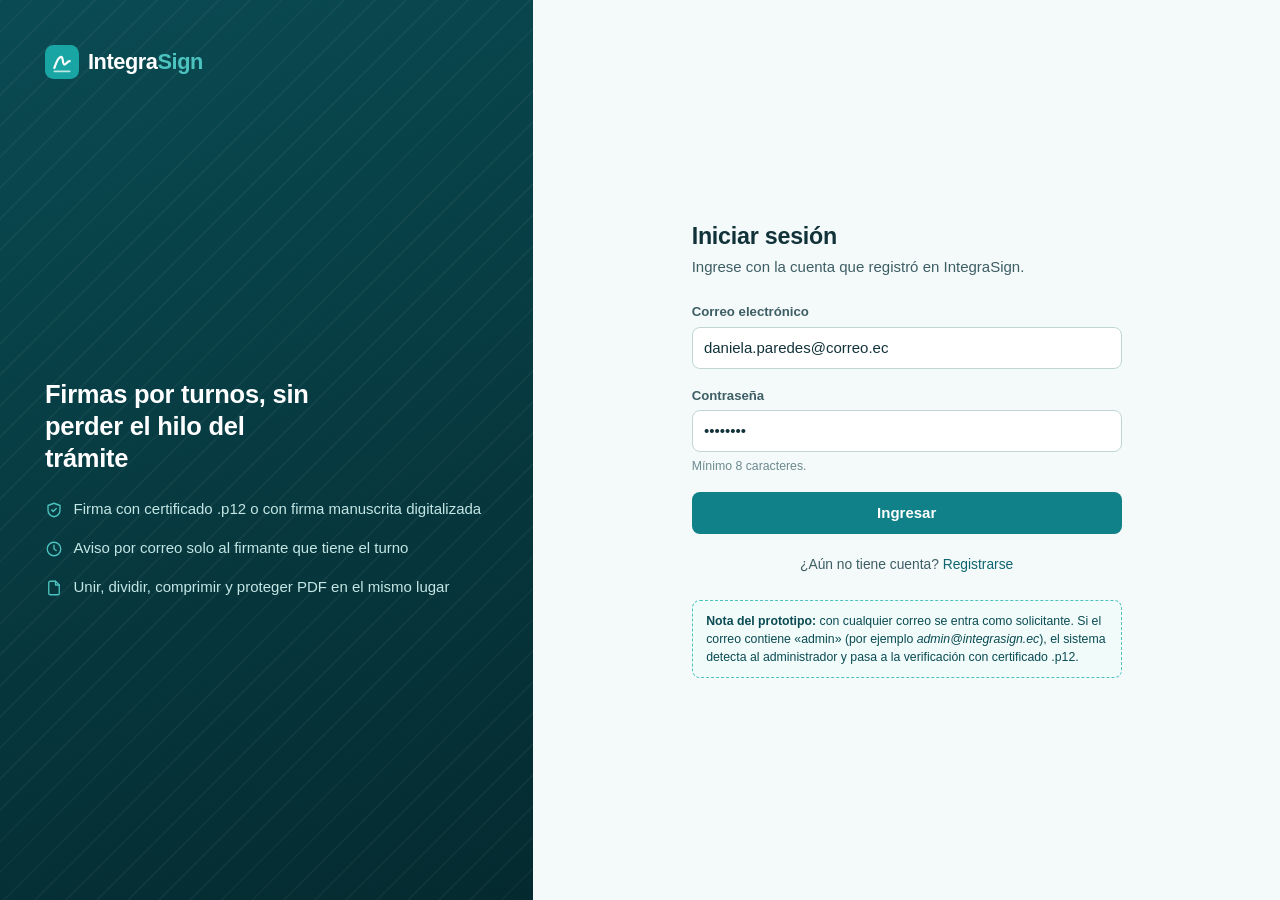
==== 01-inicio-sesion.html @ 8e22876c "Prototipo de interfaz de IntegraSign" ====
<!DOCTYPE html>
<html lang="es">
<head>
  <meta charset="utf-8">
  <meta name="viewport" content="width=device-width, initial-scale=1">
  <title>Iniciar sesión · IntegraSign</title>
  <link rel="stylesheet" href="css/estilos.css">
</head>
<body>
<div class="auth">
  <aside class="auth-side">
    <div class="brand" id="marca"></div>
    <div>
      <h2>Firmas por turnos, sin perder el hilo del trámite</h2>
      <ul>
        <li><svg class="ico" viewBox="0 0 24 24"><path d="M12 3l8 3v6c0 5-3.5 8-8 9-4.5-1-8-4-8-9V6z"/><path d="M9 12l2 2 4-4"/></svg>Firma con certificado .p12 o con firma manuscrita digitalizada</li>
        <li><svg class="ico" viewBox="0 0 24 24"><circle cx="12" cy="12" r="9"/><path d="M12 7v5l3 2"/></svg>Aviso por correo solo al firmante que tiene el turno</li>
        <li><svg class="ico" viewBox="0 0 24 24"><path d="M14 3H7a2 2 0 0 0-2 2v14a2 2 0 0 0 2 2h10a2 2 0 0 0 2-2V8z"/><path d="M14 3v5h5"/></svg>Unir, dividir, comprimir y proteger PDF en el mismo lugar</li>
      </ul>
    </div>
    <div class="foot"></div>
  </aside>

  <main class="auth-main">
    <div class="auth-card">
      <h1>Iniciar sesión</h1>
      <p class="lead">Ingrese con la cuenta que registró en IntegraSign.</p>

      <form id="form-login" autocomplete="off">
        <div class="field">
          <label for="correo">Correo electrónico</label>
          <input class="input" id="correo" type="email" placeholder="nombre@correo.ec" value="daniela.paredes@correo.ec" required>
        </div>
        <div class="field">
          <label for="clave">Contraseña</label>
          <input class="input" id="clave" type="password" value="********" required>
          <div class="hint">Mínimo 8 caracteres.</div>
        </div>
        <button class="btn btn-primary btn-block" type="submit">Ingresar</button>
      </form>

      <div class="auth-links">¿Aún no tiene cuenta? <a href="03-registro.html">Registrarse</a></div>

      <div class="nota-proto">
        <strong>Nota del prototipo:</strong> con cualquier correo se entra como solicitante.
        Si el correo contiene «admin» (por ejemplo <em>admin@integrasign.ec</em>), el sistema detecta al administrador y pasa a la verificación con certificado .p12.
      </div>
    </div>
  </main>
</div>

<script src="js/app.js"></script>
<script>
  document.getElementById('marca').outerHTML = MARCA;
  document.getElementById('form-login').addEventListener('submit', function (e) {
    e.preventDefault();
    const correo = document.getElementById('correo').value.toLowerCase();
    location.href = correo.indexOf('admin') !== -1 ? '02-verificacion-administrador.html' : '05-mis-tramites.html';
  });
</script>
</body>
</html>
---- css/estilos.css ----
/* IntegraSign · prototipo de interfaz
   Hoja de estilos común a todas las pantallas */

:root {
  --c-950: #042a2f;
  --c-900: #06363c;
  --c-800: #0a4b53;
  --c-700: #0d6670;
  --c-600: #108089;
  --c-500: #19a5a3;
  --c-400: #4cc3bf;
  --c-300: #86d9d4;
  --c-200: #b9e8e4;
  --c-100: #dff4f2;
  --c-50:  #f1fbfa;

  --ink: #12323a;
  --ink-soft: #3d5e65;
  --muted: #6b8a90;
  --line: #d5e6e5;
  --paper: #ffffff;
  --bg: #f4f9f9;

  --ok: #23875a;
  --ok-bg: #e3f4ec;
  --warn: #a96a0e;
  --warn-bg: #fbf0dc;
  --bad: #ae3a33;
  --bad-bg: #f9e5e3;
  --info-bg: #e3f1f6;

  --radius: 8px;
  --font: "Segoe UI", "Helvetica Neue", Arial, system-ui, sans-serif;
}

* { box-sizing: border-box; }
html { font-size: 15px; }
body {
  margin: 0;
  font-family: var(--font);
  color: var(--ink);
  background: var(--bg);
  line-height: 1.5;
  -webkit-font-smoothing: antialiased;
}
h1, h2, h3, h4 { margin: 0; line-height: 1.25; font-weight: 600; letter-spacing: -0.01em; }
h1 { font-size: 1.55rem; }
h2 { font-size: 1.15rem; }
h3 { font-size: 1rem; }
p { margin: 0 0 .75rem; }
a { color: var(--c-700); text-decoration: none; }
a:hover { text-decoration: underline; }
svg { display: block; }
.ico { width: 18px; height: 18px; stroke: currentColor; fill: none; stroke-width: 1.8; stroke-linecap: round; stroke-linejoin: round; flex: none; }
.muted { color: var(--muted); }
.small { font-size: .85rem; }
.right { text-align: right; }
.row { display: flex; align-items: center; gap: .75rem; }
.row.between { justify-content: space-between; }
.row.wrap { flex-wrap: wrap; }
.stack > * + * { margin-top: 1rem; }
.hidden { display: none !important; }

/* ---------- marca ---------- */
.brand { display: flex; align-items: center; gap: .6rem; font-weight: 700; font-size: 1.2rem; letter-spacing: -.02em; }
.brand svg { width: 34px; height: 34px; }
.brand .sign { color: var(--c-400); }

/* ---------- botones ---------- */
.btn {
  display: inline-flex; align-items: center; justify-content: center; gap: .5rem;
  padding: .6rem 1.1rem; border-radius: var(--radius); border: 1px solid transparent;
  font: inherit; font-weight: 600; cursor: pointer; text-decoration: none !important;
  transition: background .15s, border-color .15s, color .15s;
}
.btn-primary { background: var(--c-600); color: #fff; }
.btn-primary:hover { background: var(--c-700); }
.btn-secondary { background: #fff; color: var(--c-700); border-color: var(--c-300); }
.btn-secondary:hover { background: var(--c-50); border-color: var(--c-500); }
.btn-ghost { background: transparent; color: var(--ink-soft); }
.btn-ghost:hover { background: var(--c-100); }
.btn-danger { background: #fff; color: var(--bad); border-color: #e3b5b1; }
.btn-danger:hover { background: var(--bad-bg); }
.btn-block { width: 100%; }
.btn-sm { padding: .35rem .7rem; font-size: .85rem; }
.btn[disabled] { opacity: .5; cursor: not-allowed; }

/* ---------- formularios ---------- */
.field { margin-bottom: 1.1rem; }
.field label { display: block; font-weight: 600; font-size: .88rem; margin-bottom: .3rem; color: var(--ink-soft); }
.input, select.input, textarea.input {
  width: 100%; padding: .6rem .75rem; font: inherit; color: var(--ink);
  background: #fff; border: 1px solid #bfd6d5; border-radius: var(--radius);
}
.input:focus { outline: 2px solid var(--c-300); border-color: var(--c-500); }
textarea.input { resize: vertical; min-height: 90px; }
.hint { font-size: .82rem; color: var(--muted); margin-top: .3rem; }
.check { display: flex; align-items: flex-start; gap: .55rem; font-size: .92rem; }
.check input { margin-top: .25rem; accent-color: var(--c-600); }
.grid-2 { display: grid; grid-template-columns: 1fr 1fr; gap: 1rem; }

/* ---------- pantallas de acceso ---------- */
.auth { min-height: 100vh; display: grid; grid-template-columns: minmax(340px, 5fr) 7fr; }
.auth-side {
  background:
    repeating-linear-gradient(135deg, rgba(255,255,255,.035) 0 2px, transparent 2px 22px),
    linear-gradient(160deg, var(--c-800), var(--c-950));
  color: #e4f6f5; padding: 3rem 3rem 2.5rem; display: flex; flex-direction: column; justify-content: space-between;
}
.auth-side .brand { color: #fff; font-size: 1.45rem; }
.auth-side h2 { font-size: 1.7rem; font-weight: 600; max-width: 20ch; margin: 3rem 0 1rem; color: #fff; }
.auth-side ul { list-style: none; padding: 0; margin: 0; }
.auth-side li { display: flex; gap: .7rem; padding: .55rem 0; color: #c4e6e4; }
.auth-side li .ico { color: var(--c-400); margin-top: .2rem; }
.auth-side .foot { font-size: .82rem; color: #8fbdbb; }
.auth-main { display: flex; align-items: center; justify-content: center; padding: 2.5rem 1.5rem; }
.auth-card { width: 100%; max-width: 430px; }
.auth-card h1 { margin-bottom: .35rem; }
.auth-card > p.lead { color: var(--ink-soft); margin-bottom: 1.6rem; }
.auth-links { margin-top: 1.4rem; text-align: center; font-size: .92rem; color: var(--ink-soft); }
.nota-proto {
  margin-top: 1.6rem; padding: .7rem .9rem; font-size: .82rem; color: var(--c-800);
  background: var(--c-50); border: 1px dashed var(--c-400); border-radius: var(--radius);
}

.otp { display: flex; gap: .6rem; justify-content: space-between; margin: .4rem 0 1rem; }
.otp input {
  width: 100%; max-width: 3.4rem; text-align: center; font-size: 1.5rem; font-weight: 600; padding: .6rem 0;
  border: 1px solid #bfd6d5; border-radius: var(--radius); color: var(--c-800);
}
.otp input:focus { outline: 2px solid var(--c-300); border-color: var(--c-500); }

/* ---------- estructura con menú lateral ---------- */
.app { display: grid; grid-template-columns: 248px 1fr; min-height: 100vh; }
.sidebar { background: var(--c-900); color: #cde8e6; padding: 1.4rem 1rem; display: flex; flex-direction: column; position: sticky; top: 0; height: 100vh; }
.sidebar .brand { color: #fff; padding: 0 .6rem 1.4rem; }
.nav { display: flex; flex-direction: column; gap: .15rem; }
.nav .nav-title { font-size: .72rem; text-transform: uppercase; letter-spacing: .09em; color: #6fa3a2; padding: .9rem .75rem .35rem; }
.nav a {
  display: flex; align-items: center; gap: .7rem; padding: .6rem .75rem; border-radius: var(--radius);
  color: #cde8e6; font-weight: 500; text-decoration: none;
}
.nav a:hover { background: rgba(255,255,255,.07); }
.nav a.active { background: var(--c-700); color: #fff; }
.sidebar .user { margin-top: auto; padding: .8rem .6rem 0; border-top: 1px solid rgba(255,255,255,.1); }
.sidebar .user .name { color: #fff; font-weight: 600; font-size: .92rem; }
.sidebar .user .umail { font-size: .8rem; color: #8fbdbb; }
.sidebar .user a { display: inline-flex; gap: .4rem; align-items: center; margin-top: .6rem; font-size: .85rem; color: #9fd3d0; }
.main { min-width: 0; }
.topbar {
  display: flex; align-items: center; justify-content: space-between; gap: 1rem;
  padding: 1rem 2rem; background: #fff; border-bottom: 1px solid var(--line);
}
.topbar .crumbs { color: var(--muted); font-size: .88rem; }
.chip-verif {
  display: inline-flex; align-items: center; gap: .4rem; padding: .25rem .7rem; border-radius: 99px;
  background: var(--c-100); color: var(--c-800); font-size: .8rem; font-weight: 600;
}
.content { padding: 1.8rem 2rem 3rem; max-width: 1180px; }
.page-head { display: flex; align-items: flex-start; justify-content: space-between; gap: 1rem; margin-bottom: 1.5rem; }
.page-head p { color: var(--ink-soft); margin: .25rem 0 0; }

/* ---------- tarjetas, tablas, etiquetas ---------- */
.card { background: var(--paper); border: 1px solid var(--line); border-radius: 10px; padding: 1.3rem 1.4rem; }
.card + .card { margin-top: 1.1rem; }
.card-title { display: flex; align-items: center; justify-content: space-between; margin-bottom: 1rem; }
.card-title .num {
  display: inline-grid; place-items: center; width: 1.6rem; height: 1.6rem; border-radius: 50%;
  background: var(--c-600); color: #fff; font-size: .82rem; margin-right: .6rem;
}
.stats { display: grid; grid-template-columns: repeat(4, 1fr); gap: 1rem; margin-bottom: 1.4rem; }
.stat { background: #fff; border: 1px solid var(--line); border-left: 4px solid var(--c-500); border-radius: 10px; padding: .9rem 1.1rem; }
.stat .n { font-size: 1.7rem; font-weight: 700; color: var(--c-800); line-height: 1.1; }
.stat .t { font-size: .85rem; color: var(--muted); }
.stat.warn { border-left-color: #d79a2b; }
.stat.bad { border-left-color: #c8574f; }
.stat.ok { border-left-color: var(--ok); }

table.tabla { width: 100%; border-collapse: collapse; }
.tabla th { text-align: left; font-size: .78rem; text-transform: uppercase; letter-spacing: .06em; color: var(--muted); padding: .6rem .8rem; border-bottom: 1px solid var(--line); font-weight: 600; }
.tabla td { padding: .8rem .8rem; border-bottom: 1px solid #e7f0ef; vertical-align: middle; }
.tabla tr:last-child td { border-bottom: 0; }
.tabla tbody tr:hover { background: var(--c-50); }
.tabla .doc { font-weight: 600; color: var(--ink); }
.tabla .doc small { display: block; font-weight: 400; color: var(--muted); }

.badge { display: inline-block; padding: .15rem .6rem; border-radius: 99px; font-size: .78rem; font-weight: 600; white-space: nowrap; }
.badge.curso { background: var(--info-bg); color: #1c6a86; }
.badge.ok { background: var(--ok-bg); color: var(--ok); }
.badge.warn { background: var(--warn-bg); color: var(--warn); }
.badge.bad { background: var(--bad-bg); color: var(--bad); }
.badge.gris { background: #e9eeee; color: #587076; }

.avatars { display: flex; }
.av {
  display: inline-grid; place-items: center; width: 28px; height: 28px; border-radius: 50%;
  background: var(--c-200); color: var(--c-900); font-size: .72rem; font-weight: 700; border: 2px solid #fff; margin-left: -6px;
}
.avatars .av:first-child { margin-left: 0; }
.av.done { background: var(--c-600); color: #fff; }
.progress { height: 6px; background: #e1eeed; border-radius: 99px; overflow: hidden; min-width: 90px; }
.progress span { display: block; height: 100%; background: var(--c-500); }

.tabs { display: flex; gap: .25rem; border-bottom: 1px solid var(--line); margin-bottom: 1.3rem; }
.tab {
  padding: .65rem 1.1rem; font: inherit; font-weight: 600; color: var(--muted); background: none; border: 0;
  border-bottom: 3px solid transparent; cursor: pointer; margin-bottom: -1px;
}
.tab:hover { color: var(--c-700); }
.tab.active { color: var(--c-700); border-bottom-color: var(--c-500); }
.panel { display: none; }
.panel.active { display: block; }

.alert { display: flex; gap: .7rem; padding: .8rem 1rem; border-radius: var(--radius); font-size: .92rem; }
.alert.info { background: var(--c-50); border: 1px solid var(--c-200); color: var(--c-800); }
.alert.warn { background: var(--warn-bg); border: 1px solid #ecd3a0; color: #6b4608; }
.alert.bad { background: var(--bad-bg); border: 1px solid #ecc2be; color: #7a2a25; }
.alert.ok { background: var(--ok-bg); border: 1px solid #b9dfca; color: #17603f; }

.dropzone {
  display: flex; flex-direction: column; align-items: center; gap: .35rem; text-align: center;
  padding: 1.6rem 1rem; border: 2px dashed var(--c-300); border-radius: 10px; background: var(--c-50); color: var(--ink-soft); cursor: pointer;
}
.dropzone:hover { background: var(--c-100); border-color: var(--c-500); }
.dropzone .ico { width: 30px; height: 30px; color: var(--c-600); }
.dropzone strong { color: var(--c-800); }
.file-ok {
  display: flex; align-items: center; gap: .8rem; padding: .7rem .9rem; border: 1px solid var(--c-200);
  background: #fff; border-radius: var(--radius);
}
.file-ok .tipo { display: grid; place-items: center; width: 38px; height: 44px; background: #fbeceb; color: var(--bad); font-weight: 700; font-size: .7rem; border-radius: 4px; }
.file-ok .tipo.p12 { background: var(--c-100); color: var(--c-800); }
.file-ok .meta { flex: 1; }
.file-ok .meta small { display: block; color: var(--muted); }

/* ---------- lista de firmantes ---------- */
.signers { list-style: none; margin: 0; padding: 0; }
.signer { display: grid; grid-template-columns: 34px 1.2fr 1.6fr auto; gap: .7rem; align-items: center; padding: .7rem 0; border-bottom: 1px solid #e7f0ef; }
.signer:last-child { border-bottom: 0; }
.signer .ord { display: grid; place-items: center; width: 28px; height: 28px; border-radius: 50%; background: var(--c-600); color: #fff; font-weight: 700; font-size: .85rem; }
.signer .acciones { display: flex; gap: .2rem; }
.icon-btn { display: inline-grid; place-items: center; width: 32px; height: 32px; border: 0; border-radius: 6px; background: transparent; color: var(--ink-soft); cursor: pointer; }
.icon-btn:hover { background: var(--c-100); color: var(--c-800); }
.seg { display: inline-flex; border: 1px solid var(--c-300); border-radius: var(--radius); overflow: hidden; }
.seg label { padding: .5rem 1rem; cursor: pointer; font-weight: 600; font-size: .9rem; color: var(--ink-soft); background: #fff; }
.seg input { display: none; }
.seg input:checked + span { background: var(--c-600); color: #fff; }
.seg span { display: block; padding: .5rem 1rem; }
.seg label { padding: 0; }

/* ---------- línea de turnos ---------- */
.timeline { list-style: none; margin: 0; padding: 0; position: relative; }
.timeline li { position: relative; padding: 0 0 1.5rem 3rem; }
.timeline li::before { content: ""; position: absolute; left: 15px; top: 32px; bottom: 0; width: 2px; background: var(--line); }
.timeline li:last-child { padding-bottom: 0; }
.timeline li:last-child::before { display: none; }
.timeline .dot {
  position: absolute; left: 0; top: 0; width: 32px; height: 32px; border-radius: 50%; display: grid; place-items: center;
  background: #fff; border: 2px solid var(--line); color: var(--muted); font-weight: 700; font-size: .85rem;
}
.timeline .done .dot { background: var(--c-600); border-color: var(--c-600); color: #fff; }
.timeline .turn .dot { border-color: var(--c-500); color: var(--c-700); box-shadow: 0 0 0 4px var(--c-100); }
.timeline .rej .dot { background: var(--bad); border-color: var(--bad); color: #fff; }
.timeline .exp .dot { background: var(--warn); border-color: var(--warn); color: #fff; }
.timeline .who { font-weight: 600; }
.timeline .when { font-size: .85rem; color: var(--muted); }

/* ---------- vista de documento (maqueta de una hoja PDF) ---------- */
.visor { background: #dbe8e7; border: 1px solid var(--line); border-radius: 10px; padding: 1.4rem; display: flex; flex-direction: column; align-items: center; gap: 1rem; }
.visor-bar { width: 100%; display: flex; justify-content: space-between; align-items: center; font-size: .85rem; color: var(--ink-soft); }
.hoja { width: 100%; max-width: 520px; aspect-ratio: 1 / 1.3; background: #fff; box-shadow: 0 2px 10px rgba(6,54,60,.18); padding: 2.2rem 2.4rem; position: relative; overflow: hidden; }
.hoja h4 { text-align: center; font-size: .9rem; letter-spacing: .08em; margin-bottom: 1.2rem; }
.hoja .ln { height: 7px; background: #e4ecec; border-radius: 3px; margin-bottom: .55rem; }
.hoja .ln.s { width: 78%; } .hoja .ln.m { width: 90%; } .hoja .ln.x { width: 55%; }
.hoja .gap { height: .9rem; }
.hoja .firmas { position: absolute; left: 2.4rem; right: 2.4rem; bottom: 2rem; display: grid; grid-template-columns: repeat(3, 1fr); gap: 1rem; }
.firma-box { border-top: 1px solid #8aa3a6; padding-top: .35rem; font-size: .7rem; text-align: center; color: var(--ink-soft); min-height: 64px; position: relative; }
.firma-box .trazo { font-family: "Segoe Script", "Brush Script MT", "Lucida Handwriting", cursive; font-size: 1.05rem; white-space: nowrap; color: #1b3f6b; position: absolute; left: 0; right: 0; top: -28px; transform: rotate(-4deg); }
.firma-box .sello { position: absolute; left: 50%; top: -34px; transform: translateX(-50%); font-size: .6rem; color: var(--c-700); border: 1.5px solid var(--c-500); border-radius: 4px; padding: 2px 6px; background: rgba(255,255,255,.85); line-height: 1.2; }
.firma-box.pend { color: #9bb2b5; }
.visor-paginas { font-size: .85rem; color: var(--ink-soft); }

/* ---------- ventana de correo simulada ---------- */
.mail { max-width: 720px; margin: 2.5rem auto; background: #fff; border: 1px solid var(--line); border-radius: 10px; overflow: hidden; box-shadow: 0 6px 24px rgba(6,54,60,.08); }
.mail-head { background: #eef6f6; padding: 1rem 1.4rem; border-bottom: 1px solid var(--line); font-size: .9rem; }
.mail-head dl { margin: 0; display: grid; grid-template-columns: 80px 1fr; gap: .15rem .6rem; }
.mail-head dt { color: var(--muted); }
.mail-head dd { margin: 0; }
.mail-body { padding: 1.8rem 2rem 2rem; }
.mail-body .logo-line { display: flex; align-items: center; gap: .5rem; color: var(--c-800); font-weight: 700; margin-bottom: 1.2rem; }
.mail-body .logo-line svg { width: 28px; height: 28px; }
.mail-resumen { background: var(--c-50); border: 1px solid var(--c-200); border-radius: 8px; padding: .9rem 1.1rem; margin: 1.1rem 0 1.5rem; font-size: .92rem; }
.mail-resumen div { display: flex; justify-content: space-between; gap: 1rem; padding: .15rem 0; }
.mail-resumen span:first-child { color: var(--muted); }

/* ---------- pantalla simple de acceso por enlace ---------- */
.simple-top { background: #fff; border-bottom: 1px solid var(--line); padding: .8rem 2rem; display: flex; align-items: center; justify-content: space-between; }
.simple-top .brand { color: var(--c-800); font-size: 1.1rem; }
.link-info { font-size: .85rem; color: var(--ink-soft); display: flex; align-items: center; gap: .4rem; }
.cols { display: grid; grid-template-columns: 1.5fr 1fr; gap: 1.4rem; align-items: start; }
.centro { min-height: calc(100vh - 62px); display: flex; align-items: center; justify-content: center; padding: 2rem; }
.mensaje { max-width: 480px; text-align: center; padding: 2.4rem 2.2rem; }
.mensaje .gran { width: 64px; height: 64px; margin: 0 auto 1.1rem; border-radius: 50%; display: grid; place-items: center; background: var(--warn-bg); color: var(--warn); }
.mensaje .gran .ico { width: 30px; height: 30px; }

/* ---------- comparación de firma manuscrita ---------- */
.compara { display: grid; grid-template-columns: 1fr 1fr; gap: .9rem; }
.compara figure { margin: 0; }
.compara figcaption { font-size: .8rem; color: var(--muted); margin-top: .3rem; text-align: center; }
.foto { height: 110px; border-radius: 8px; display: grid; place-items: center; border: 1px solid var(--line); font-family: "Segoe Script", "Brush Script MT", "Lucida Handwriting", cursive; font-size: 1.9rem; color: #243b66; transform-origin: center; }
.foto.sucia { background: linear-gradient(100deg, #d9d2bd, #eae4d1 40%, #cfc8b0); filter: contrast(.9); }
.foto.limpia { background: repeating-conic-gradient(#f1f6f6 0 25%, #fff 0 50%) 0 0 / 14px 14px; }

/* ---------- ventana modal y aviso ---------- */
.overlay { position: fixed; inset: 0; background: rgba(4,42,47,.55); display: none; align-items: center; justify-content: center; z-index: 50; padding: 1rem; }
.overlay.open { display: flex; }
.modal { background: #fff; border-radius: 12px; width: 100%; max-width: 480px; padding: 1.6rem; box-shadow: 0 20px 50px rgba(0,0,0,.3); }
.modal h2 { margin-bottom: .4rem; }
.modal .acciones { display: flex; justify-content: flex-end; gap: .6rem; margin-top: 1.2rem; }
.toast { position: fixed; right: 1.4rem; bottom: 1.4rem; background: var(--c-900); color: #fff; padding: .8rem 1.1rem; border-radius: 8px; box-shadow: 0 8px 24px rgba(0,0,0,.25); display: none; z-index: 60; max-width: 340px; }
.toast.show { display: block; }

/* ---------- mapa de pantallas ---------- */
.mapa { max-width: 1100px; margin: 0 auto; padding: 2.5rem 1.5rem 4rem; }
.mapa h1 { margin: 1rem 0 .3rem; }
.mapa .grupo { margin-top: 2rem; }
.mapa .grupo h2 { color: var(--c-800); border-bottom: 2px solid var(--c-200); padding-bottom: .4rem; margin-bottom: .9rem; }
.mapa .lista { display: grid; grid-template-columns: repeat(auto-fill, minmax(240px, 1fr)); gap: .8rem; }
.mapa .lista a { display: block; background: #fff; border: 1px solid var(--line); border-radius: 10px; padding: .9rem 1rem; color: var(--ink); text-decoration: none; }
.mapa .lista a:hover { border-color: var(--c-500); background: var(--c-50); }
.mapa .lista b { color: var(--c-700); margin-right: .35rem; }
.mapa .lista small { display: block; color: var(--muted); margin-top: .15rem; }

@media (max-width: 960px) {
  .auth { grid-template-columns: 1fr; }
  .auth-side { display: none; }
  .app { grid-template-columns: 1fr; }
  .sidebar { position: static; height: auto; }
  .stats { grid-template-columns: repeat(2, 1fr); }
  .cols { grid-template-columns: 1fr; }
  .signer { grid-template-columns: 34px 1fr; }
  .content { padding: 1.2rem; }
}

.av.bad { background: var(--bad); color: #fff; }
.content > .page-head + .tabs { margin-top: 0; }

.field label.dropzone { display: flex; font-weight: 400; font-size: inherit; margin: 0; color: var(--ink-soft); }
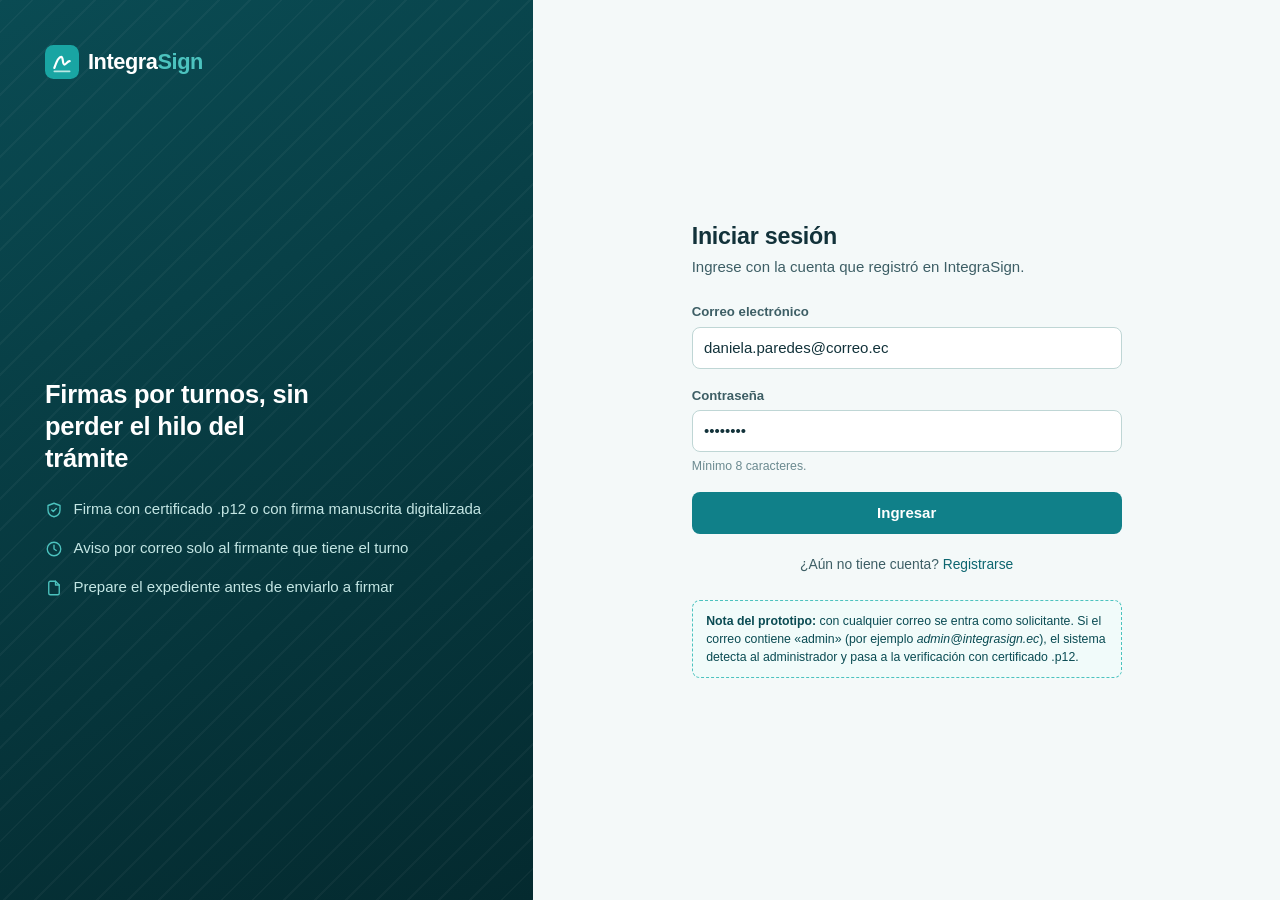
==== commit 91da3bbe: "Ajustes del prototipo: verificación del documento final, preparación previa a la firma y avisos de c" ====
--- a/01-inicio-sesion.html
+++ b/01-inicio-sesion.html
@@ -15,7 +15,7 @@
       <ul>
         <li><svg class="ico" viewBox="0 0 24 24"><path d="M12 3l8 3v6c0 5-3.5 8-8 9-4.5-1-8-4-8-9V6z"/><path d="M9 12l2 2 4-4"/></svg>Firma con certificado .p12 o con firma manuscrita digitalizada</li>
         <li><svg class="ico" viewBox="0 0 24 24"><circle cx="12" cy="12" r="9"/><path d="M12 7v5l3 2"/></svg>Aviso por correo solo al firmante que tiene el turno</li>
-        <li><svg class="ico" viewBox="0 0 24 24"><path d="M14 3H7a2 2 0 0 0-2 2v14a2 2 0 0 0 2 2h10a2 2 0 0 0 2-2V8z"/><path d="M14 3v5h5"/></svg>Unir, dividir, comprimir y proteger PDF en el mismo lugar</li>
+        <li><svg class="ico" viewBox="0 0 24 24"><path d="M14 3H7a2 2 0 0 0-2 2v14a2 2 0 0 0 2 2h10a2 2 0 0 0 2-2V8z"/><path d="M14 3v5h5"/></svg>Prepare el expediente antes de enviarlo a firmar</li>
       </ul>
     </div>
     <div class="foot"></div>
